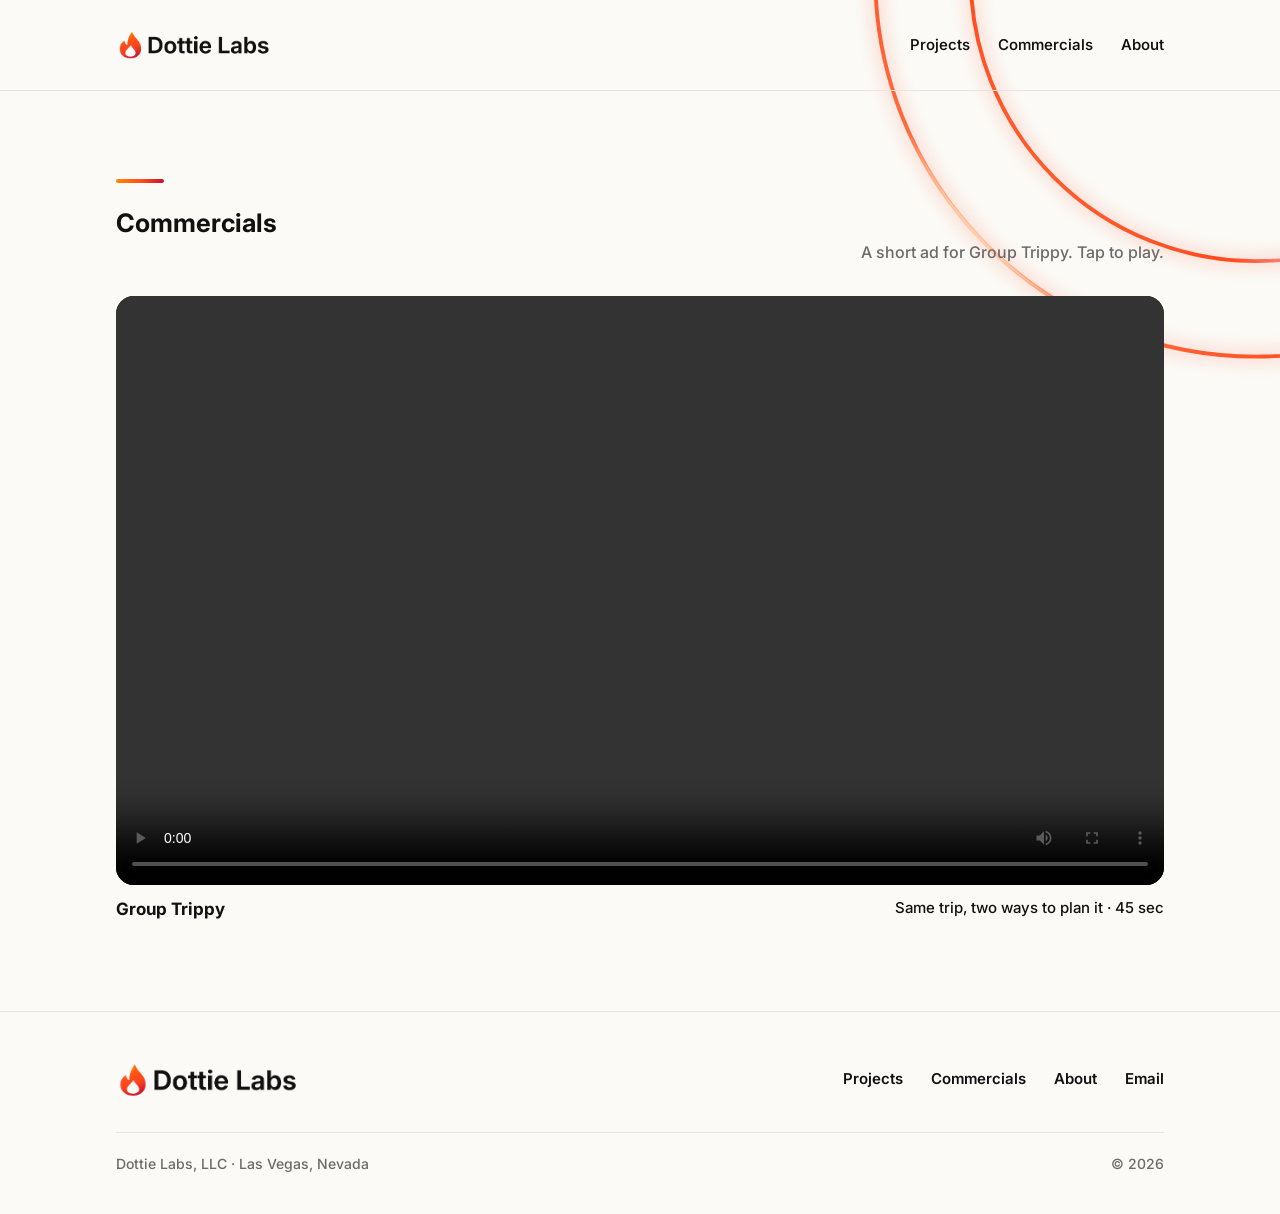
==== commercials/index.html @ 25300c2f "Add Commercials page Co-authored-by: Copilot <223556219+Copilot@users.noreply.github.com>" ====
<!doctype html>
<html lang="en">
<head>
<meta charset="utf-8">
<meta name="viewport" content="width=device-width, initial-scale=1">
<title>Commercials — Dottie Labs</title>
<meta name="description" content="Dottie Labs is the studio behind a small set of independent projects, founded by Dottie Wang in Las Vegas.">
<link rel="icon" type="image/png" sizes="32x32" href="../assets/favicon-32.png">
<link rel="icon" type="image/png" sizes="192x192" href="../assets/favicon-192.png">
<link rel="apple-touch-icon" href="../assets/apple-touch-icon.png">
<link rel="manifest" href="../site.webmanifest">
<meta property="og:type" content="website">
<meta property="og:site_name" content="Dottie Labs">
<meta property="og:title" content="Dottie Labs — a small studio, several projects">
<meta property="og:description" content="Independent products and sites from Dottie Labs, founded by Dottie Wang in Las Vegas.">
<meta property="og:image" content="../assets/og-image.png">
<meta property="og:image:width" content="1200">
<meta property="og:image:height" content="630">
<meta property="og:image:alt" content="Dottie Labs logo with the line: A small studio, several projects.">
<meta name="twitter:card" content="summary_large_image">
<script type="application/ld+json">{"@context":"https://schema.org","@type":"Organization","name":"Dottie Labs, LLC","url":"https://dottielabs.com/","logo":"../assets/dottie-labs-logo-lockup.png","founder":{"@type":"Person","name":"Dottie Wang"},"email":"dottie@dottielabs.com","address":{"@type":"PostalAddress","addressLocality":"Las Vegas","addressRegion":"NV","addressCountry":"US"}}</script>
<meta name="theme-color" content="#FBFAF7">
<link rel="preconnect" href="https://fonts.googleapis.com">
<link rel="preconnect" href="https://fonts.gstatic.com" crossorigin>
<link rel="stylesheet" href="https://fonts.googleapis.com/css2?family=Inter:wght@400..800&family=Young+Serif&family=Atkinson+Hyperlegible:wght@400;700&family=Fraunces:opsz,wght@9..144,600&family=Manrope:wght@400;500;600&family=JetBrains+Mono:wght@500&display=swap">
<link rel="stylesheet" href="../styles.css">
</head>
<body>
<a class="skip" href="#watch">Skip to commercials</a>
<div class="page">
  <img class="rings" src="../assets/rings.svg" alt="" aria-hidden="true">
  <header class="site-header">
    <div class="wrap">
      <a class="logo" href="../index.html" aria-label="Dottie Labs home">
        <img src="../assets/dottie-labs-logo-lockup-transparent.png" width="157" height="34" alt="Dottie Labs">
      </a>
      <nav class="nav" aria-label="Primary">
        <a href="../index.html#projects">Projects</a>
        <a href="index.html">Commercials</a>
        <a href="../index.html#about">About</a>
      </nav>
    </div>
  </header>
<main id="main">
  <section class="section" id="watch">
    <div class="wrap">
      <div class="section-head">
        <div>
          <div class="rule rule--sm" aria-hidden="true"></div>
          <h1>Commercials</h1>
        </div>
        <p class="section-note">A short ad for Group Trippy. Tap to play.</p>
      </div>
      <figure class="reel">
        <video controls playsinline preload="metadata" src="../assets/video/grouptrippy-paris.mp4#t=0.5"></video>
        <figcaption><strong>Group Trippy</strong><span>Same trip, two ways to plan it · 45 sec</span></figcaption>
      </figure>
    </div>
  </section>
</main>
  <footer class="site-footer">
    <div class="wrap">
      <div class="foot-top">
        <img src="../assets/dottie-labs-logo-lockup-transparent.png" width="185" height="40" alt="Dottie Labs">
        <nav class="foot-nav" aria-label="Footer">
          <a href="../index.html#projects">Projects</a>
          <a href="index.html">Commercials</a>
          <a href="../index.html#about">About</a>
          <a href="mailto:dottie@dottielabs.com">Email</a>
        </nav>
      </div>
      <div class="foot-bottom">
        <span>Dottie Labs, LLC · Las Vegas, Nevada</span>
        <span>© 2026</span>
      </div>
    </div>
  </footer>
</div>
</body>
</html>
---- styles.css ----
/* Dottie Labs — dottielabs.com */
:root {
  --bg: #FBFAF7;
  --ink: #111111;
  --muted: #6B6B6B;
  --line: #E9E5DC;
  --card: #FFFFFF;
  --fire: linear-gradient(90deg, #FF8A00 0%, #FF4A1C 55%, #C8102E 100%);
  --focus: #FF4A1C;
  --max: 1160px;
  --pad: clamp(20px, 5vw, 56px);
}
*, *::before, *::after { box-sizing: border-box; }
html { -webkit-text-size-adjust: 100%; }
body {
  margin: 0;
  background: var(--bg);
  color: var(--ink);
  font-family: "Inter", system-ui, -apple-system, "Segoe UI", sans-serif;
  font-weight: 500;
  font-size: 17px;
  line-height: 1.5;
  -webkit-font-smoothing: antialiased;
}
img { display: block; max-width: 100%; }
a { color: var(--ink); text-decoration-color: rgba(17,17,17,.3); text-underline-offset: 3px; }
a:hover { color: #C8102E; text-decoration-color: currentColor; }
:focus-visible { outline: 3px solid var(--focus); outline-offset: 3px; border-radius: 6px; }

.skip { position: absolute; left: -9999px; top: 12px; background: var(--ink); color: #fff; padding: 10px 16px; border-radius: 8px; z-index: 10; }
.skip:focus { left: 12px; color: #fff; }

.wrap { max-width: var(--max); margin: 0 auto; padding: 0 var(--pad); }

/* Rings (decoration only) */
.page { position: relative; overflow-x: clip; }
.rings { position: absolute; top: 0; right: 0; width: clamp(220px, 34vw, 460px); pointer-events: none; z-index: 0; }

/* Header */
.site-header { position: relative; z-index: 1; }
.site-header .wrap { display: flex; align-items: center; justify-content: space-between; gap: 24px; padding-top: 28px; padding-bottom: 28px; }
.logo img { height: 34px; width: auto; }
.nav { display: flex; gap: 28px; }
.nav a { font-size: 15px; font-weight: 550; text-decoration: none; color: var(--ink); }
.nav a:hover { color: #C8102E; }

/* Rule */
.rule { width: 72px; height: 5px; border-radius: 3px; background: var(--fire); margin: 0 0 28px; }
.rule--sm { width: 48px; height: 4px; margin-bottom: 18px; }

/* Hero */
.hero { position: relative; z-index: 1; padding: clamp(64px, 11vw, 140px) 0 clamp(56px, 8vw, 104px); }
.hero h1 { margin: 0; font-weight: 750; font-size: clamp(42px, 7.2vw, 88px); line-height: 1.04; letter-spacing: -0.035em; max-width: 14ch; text-wrap: balance; }
.hero h1 span { display: block; }
.grad { background: var(--fire); -webkit-background-clip: text; background-clip: text; color: transparent; padding-bottom: .08em; }
.hero .lede { margin: 28px 0 0; font-size: clamp(19px, 2.2vw, 26px); color: var(--muted); font-weight: 500; letter-spacing: -0.01em; }

/* Sections */
.section { position: relative; z-index: 1; padding: clamp(48px, 7vw, 88px) 0; border-top: 1px solid var(--line); }
.section h2 { margin: 0 0 32px; font-weight: 750; font-size: clamp(28px, 3.4vw, 40px); letter-spacing: -0.025em; line-height: 1.1; }

/* Hero extras */
.eyebrow { margin: 0 0 22px; font-size: 13px; font-weight: 600; letter-spacing: .12em; text-transform: uppercase; color: var(--muted); }
.jump { margin-top: clamp(48px, 7vw, 80px); padding-top: 22px; border-top: 1px solid var(--line); max-width: 920px; }
.jump-label { margin: 0 0 14px; font-size: 13px; font-weight: 600; letter-spacing: .12em; text-transform: uppercase; color: var(--muted); }
.jump ol { list-style: none; margin: 0; padding: 0; display: flex; flex-wrap: wrap; gap: 10px; }
.jump a { display: inline-flex; align-items: center; gap: 10px; padding: 9px 16px 9px 12px; border: 1px solid var(--line); border-radius: 999px; background: rgba(255,255,255,.7); font-size: 15px; font-weight: 600; text-decoration: none; color: var(--ink); transition: border-color .15s, color .15s; }
.jump a:hover { border-color: #F4B9A6; color: #C8102E; }
.jump .num { font-size: 12px; font-weight: 700; color: #C8102E; font-variant-numeric: tabular-nums; }

/* Section head */
.section-head { display: flex; flex-wrap: wrap; align-items: flex-end; justify-content: space-between; gap: 8px 32px; margin-bottom: 32px; }
.section-head h2 { margin-bottom: 0; }
.section-note { margin: 0; color: var(--muted); font-size: 16px; }

/* Project cards */
.cards { list-style: none; margin: 0; padding: 0; display: grid; gap: 20px; grid-template-columns: repeat(auto-fill, minmax(min(100%, 480px), 1fr)); }
.card {
  position: relative; height: 100%;
  display: grid; grid-template-columns: minmax(0, 1fr) auto; gap: 24px; align-items: center;
  padding: 30px; background-color: var(--c-bg, var(--card)); background-image: var(--c-glow, none); color: var(--c-ink, var(--ink)); border: 1px solid var(--c-line, var(--line)); border-radius: 18px; font-family: var(--c-body, inherit);
  transition: border-color .15s, box-shadow .15s;
}
.card::before { content: ""; position: absolute; left: 0; right: 0; top: 0; height: 3px; border-radius: 18px 18px 0 0; background: var(--c-bar, var(--fire)); opacity: 0; transition: opacity .15s; }
.card:hover::before, .card:focus-within::before { opacity: 1; }
.card-body { display: flex; flex-direction: column; height: 100%; }
.card .meta { margin: 0 0 18px; display: flex; align-items: center; gap: 12px; }
.card .num { font-size: 15px; font-weight: 750; font-variant-numeric: tabular-nums; }
.card .tag { font-size: 12px; font-weight: 600; letter-spacing: .08em; text-transform: uppercase; color: var(--c-muted, var(--muted)); padding: 4px 10px; border-radius: 999px; background: var(--c-tag, #F4F1EA); }
.card-foot { margin-top: auto; padding-top: 20px; display: flex; flex-wrap: wrap; align-items: center; gap: 10px 14px; }
.qr-tile { margin: 0; padding: 12px 12px 8px; background: #fff; border: 1px solid var(--c-qr-line, var(--line)); border-radius: 14px; display: flex; flex-direction: column; align-items: center; gap: 6px; }
.qr-tile figcaption { display: flex; flex-direction: column; align-items: center; gap: 1px; text-align: center; max-width: 136px; }
.qr-tile figcaption span:first-child { font-size: 11px; font-weight: 600; letter-spacing: .14em; text-transform: uppercase; color: var(--muted); }
.qr-tile .qr-url { font-size: 12px; font-weight: 600; color: var(--ink); word-break: break-all; line-height: 1.3; }

.card:hover { border-color: var(--c-hover-line, #F4B9A6); box-shadow: 0 14px 34px -18px var(--c-shadow, rgba(200,16,46,.35)); }
.card:focus-within { border-color: var(--focus); }
.card h3 { margin: 0; font-family: var(--c-head, inherit); font-size: var(--c-head-size, 26px); font-weight: var(--c-head-weight, 750); letter-spacing: var(--c-head-track, -0.02em); line-height: 1.25; color: var(--c-head-ink, inherit); }
.card .desc { margin: 8px 0 0; color: var(--c-muted, var(--muted)); font-size: 16px; line-height: 1.45; text-wrap: pretty; }
.card .visit {
  display: inline-flex; align-items: center; gap: 8px;
  padding: 10px 18px; border-radius: var(--c-btn-radius, 999px); background: var(--c-btn, var(--ink)); color: var(--c-btn-ink, #fff);
  font-size: 15px; font-weight: 600; text-decoration: none;
}
.card .visit::after { content: ""; position: absolute; inset: 0; border-radius: 18px; } /* whole card clickable */
.card .visit:focus-visible { outline-offset: 4px; }
.card:hover .visit { background: var(--c-btn-hover, #C8102E); color: var(--c-btn-hover-ink, #fff); }

/* Per-project identity — colors and fonts taken from each project's live site */
.card .mark { position: relative; flex: none; width: 44px; height: 44px; border-radius: 12px; overflow: hidden; display: grid; place-items: center; background: var(--c-mark-bg, var(--ink)); color: var(--c-mark-ink, #fff); font-family: var(--c-head, inherit); font-size: 18px; font-weight: 700; line-height: 1; box-shadow: 0 6px 16px -8px rgba(0,0,0,.45); }
.card .mark img { position: absolute; inset: 0; width: 100%; height: 100%; object-fit: cover; background: var(--c-mark-bg, #fff); }
.cards > li[id] .num { background: none; color: var(--c-accent); -webkit-text-fill-color: var(--c-accent); }

#get-recd-lv { --c-bg: #05070D; --c-glow: radial-gradient(120% 90% at 100% 0%, rgba(29,78,216,.42), transparent 60%); --c-ink: #fff; --c-muted: #AEB6C6; --c-line: #05070D; --c-qr-line: transparent; --c-tag: rgba(255,255,255,.08); --c-accent: #7D97FF; --c-bar: #1D4ED8; --c-btn: #1D4ED8; --c-btn-hover: #3263F5; --c-hover-line: #1D4ED8; --c-shadow: rgba(29,78,216,.6); --c-mark-bg: #1D4ED8; }

#say-it-with-a-bloom { --c-bg: #FEF3F0; --c-glow: radial-gradient(110% 90% at 100% 0%, rgba(246,176,196,.45), transparent 60%); --c-ink: #3B2418; --c-muted: #7A5A48; --c-line: #F6DCD3; --c-qr-line: #F6DCD3; --c-tag: rgba(255,255,255,.7); --c-accent: #9B603F; --c-bar: #9B603F; --c-btn: #9B603F; --c-btn-hover: #7E4C30; --c-hover-line: #E8BBA8; --c-shadow: rgba(155,96,63,.35); --c-mark-bg: #fff; --c-head: Georgia, "Times New Roman", serif; --c-head-weight: 400; --c-head-track: -0.01em; --c-head-size: 29px; }
#say-it-with-a-bloom .mark { font-size: 24px; border-radius: 50%; box-shadow: 0 0 0 1px #F6DCD3, 0 6px 16px -8px rgba(155,96,63,.5); }
#say-it-with-a-bloom h3 { font-style: italic; }

#just-in-case-im-dead { --c-bg: #0A0803; --c-glow: radial-gradient(110% 90% at 100% 0%, rgba(218,165,32,.42), transparent 60%), radial-gradient(70% 70% at 0% 100%, rgba(240,200,90,.14), transparent 60%); --c-ink: #fff; --c-head-ink: #DAA520; --c-muted: #B5AE9C; --c-line: #000; --c-qr-line: transparent; --c-tag: rgba(218,165,32,.14); --c-accent: #DAA520; --c-bar: #DAA520; --c-btn: #DAA520; --c-btn-ink: #000; --c-btn-hover: #F0BC33; --c-btn-hover-ink: #000; --c-hover-line: #DAA520; --c-shadow: rgba(218,165,32,.45); --c-mark-bg: #DAA520; --c-mark-ink: #000; --c-body: Arial, Helvetica, sans-serif; --c-head: Arial, Helvetica, sans-serif; --c-head-weight: 700; --c-head-track: -0.01em; }
#just-in-case-im-dead .tag { color: #F0C75A; }
#just-in-case-im-dead h3 { background: linear-gradient(90deg, #F7DC8A, #DAA520 55%, #B8860B); -webkit-background-clip: text; background-clip: text; color: transparent; }
#just-in-case-im-dead .visit { background: linear-gradient(90deg, #F2CE62, #DAA520 60%, #B8860B); }
#just-in-case-im-dead .card:hover .visit { background: linear-gradient(90deg, #FAD978, #E8B22E 60%, #C99411); }
#just-in-case-im-dead .mark { background: linear-gradient(135deg, #F7DC8A, #DAA520 60%, #B8860B); }
#just-in-case-im-dead .card { box-shadow: inset 0 0 0 1px rgba(218,165,32,.28); }

#young-roth-club { --c-bg: #FBF6EC; --c-glow: radial-gradient(110% 90% at 100% 0%, rgba(255,210,63,.38), transparent 60%); --c-ink: #1F2A22; --c-head-ink: #1F5A38; --c-muted: #4F5D52; --c-line: #EADFC8; --c-qr-line: #EADFC8; --c-tag: rgba(31,90,56,.08); --c-accent: #1F5A38; --c-bar: #FFD23F; --c-btn: #FFD23F; --c-btn-ink: #1F5A38; --c-btn-hover: #1F5A38; --c-btn-hover-ink: #FFD23F; --c-hover-line: #FFD23F; --c-shadow: rgba(31,90,56,.35); --c-mark-bg: #111; --c-mark-ink: #FFD23F; --c-head: "Young Serif", Georgia, serif; --c-head-weight: 400; --c-head-track: -0.01em; --c-head-size: 28px; --c-body: "Atkinson Hyperlegible", system-ui, sans-serif; }
#young-roth-club .tag { color: #1F5A38; }
#young-roth-club .visit { font-weight: 700; box-shadow: inset 0 0 0 1.5px #1F5A38; }

#readingtheroom4u { --c-bg: #17130F; --c-glow: radial-gradient(100% 80% at 0% 0%, rgba(143,47,28,.4), transparent 60%); --c-ink: #F3E7D3; --c-head-ink: #F3E7D3; --c-muted: #C2B39C; --c-line: #3A2E22; --c-qr-line: transparent; --c-tag: rgba(207,154,63,.14); --c-accent: #CF9A3F; --c-bar: #8F2F1C; --c-btn: #8F2F1C; --c-btn-hover: #A93A23; --c-btn-radius: 6px; --c-hover-line: #CF9A3F; --c-shadow: rgba(207,154,63,.35); --c-mark-bg: #8F2F1C; --c-mark-ink: #F3E7D3; --c-head: "Fraunces", Georgia, serif; --c-head-weight: 600; --c-head-track: -0.015em; --c-head-size: 28px; --c-body: "Manrope", system-ui, sans-serif; }
#readingtheroom4u .card { outline: 1px dashed #5A4632; outline-offset: -10px; }
#readingtheroom4u .tag { color: #CF9A3F; border-radius: 4px; }
#readingtheroom4u .mark { font-size: 15px; border-radius: 8px; }

#p1meetsp2 { --c-bg: #0B0D12; --c-glow: radial-gradient(80% 90% at 0% 0%, rgba(40,170,230,.26), transparent 60%), radial-gradient(70% 80% at 100% 100%, rgba(207,164,63,.2), transparent 60%); --c-ink: #F2F4F8; --c-muted: #A3A9B8; --c-line: #0B0D12; --c-qr-line: transparent; --c-tag: transparent; --c-accent: #35C6F4; --c-bar: linear-gradient(90deg, #2AA9F0, #8B5CF6, #E8C468); --c-btn: linear-gradient(90deg, #0A7BD8, #7B2FD6); --c-btn-hover: linear-gradient(90deg, #1A8CF0, #8C42EA); --c-hover-line: #35C6F4; --c-shadow: rgba(53,198,244,.45); --c-mark-bg: transparent; --c-head-weight: 800; --c-head-track: -0.035em; --c-head-size: 30px; }
#p1meetsp2 .tag { font-family: "JetBrains Mono", ui-monospace, monospace; font-weight: 500; letter-spacing: .16em; color: #35C6F4; padding: 3px 0; }
#p1meetsp2 .num { font-family: "JetBrains Mono", ui-monospace, monospace; font-weight: 500; }
#p1meetsp2 .mark { box-shadow: none; overflow: visible; }
#p1meetsp2 .mark i { position: absolute; top: 11px; width: 22px; height: 22px; border-radius: 50%; }
#p1meetsp2 .mark i:first-child { left: 2px; background: linear-gradient(135deg, #2AA9F0, #0A6FD0); }
#p1meetsp2 .mark i:last-child { left: 16px; background: radial-gradient(circle at 35% 35%, #FFE08A, #E8A92A 70%); }
#p1meetsp2 h3 .p2 { background: linear-gradient(90deg, #2AA9F0, #8B5CF6 55%, #E8C468); -webkit-background-clip: text; background-clip: text; color: transparent; }
#p1meetsp2 .visit { font-weight: 700; }

#group-trippy { --c-bg: #F9FAFB; --c-glow: radial-gradient(110% 90% at 100% 0%, rgba(79,70,229,.12), transparent 60%); --c-ink: #1F2937; --c-head-ink: #4338CA; --c-muted: #4B5563; --c-line: #D1D5DB; --c-qr-line: #E5E7EB; --c-tag: #EEF2FF; --c-accent: #4338CA; --c-bar: #4F46E5; --c-btn: #4F46E5; --c-btn-ink: #fff; --c-btn-hover: #4338CA; --c-btn-hover-ink: #fff; --c-hover-line: #4F46E5; --c-shadow: rgba(79,70,229,.35); --c-mark-bg: #4F46E5; --c-mark-ink: #fff; --c-head: ui-sans-serif, system-ui, -apple-system, "Segoe UI", sans-serif; --c-head-weight: 700; --c-head-size: 28px; --c-body: ui-sans-serif, system-ui, -apple-system, "Segoe UI", sans-serif; }
.card .qr { width: 136px; height: 136px; border-radius: 4px; }
@media (max-width: 440px) {
  .card { grid-template-columns: 1fr; }
  .qr-tile { grid-row: 1; justify-self: start; }
  .card .qr { width: 156px; height: 156px; }
}

/* About */
.about-grid { display: grid; grid-template-columns: minmax(0, 1.4fr) minmax(0, 1fr); gap: 40px 72px; align-items: end; }
@media (max-width: 820px) { .about-grid { grid-template-columns: 1fr; } }
.facts { margin: 0; display: grid; gap: 0; border-top: 1px solid var(--line); }
.facts div { display: grid; grid-template-columns: 110px 1fr; gap: 16px; padding: 14px 0; border-bottom: 1px solid var(--line); }
.facts dt { font-size: 13px; font-weight: 600; letter-spacing: .1em; text-transform: uppercase; color: var(--muted); padding-top: 2px; }
.facts dd { margin: 0; font-size: 16px; }
.about .statement { margin: 0; font-size: clamp(20px, 2.4vw, 28px); line-height: 1.4; max-width: 26ch; font-weight: 600; letter-spacing: -0.015em; text-wrap: pretty; }

/* Footer */
.site-footer { border-top: 1px solid var(--line); }
.site-footer { position: relative; z-index: 1; }
.site-footer .wrap { padding-top: 48px; padding-bottom: 40px; }
.foot-top { display: flex; flex-wrap: wrap; align-items: center; justify-content: space-between; gap: 24px; padding-bottom: 32px; }
.foot-top img { height: 40px; width: auto; }
.foot-nav { display: flex; flex-wrap: wrap; gap: 12px 28px; }
.foot-nav a { font-size: 15px; font-weight: 600; text-decoration: none; color: var(--ink); }
.foot-nav a:hover { color: #C8102E; }
.foot-bottom { display: flex; flex-wrap: wrap; justify-content: space-between; gap: 8px 24px; padding-top: 20px; border-top: 1px solid var(--line); font-size: 14px; color: var(--muted); }

@media (prefers-reduced-motion: reduce) { * { transition: none !important; } }

/* ---------- QR sheet (/qrs) ---------- */
.sheet { max-width: 8.5in; margin: 32px auto; padding: 0.6in; background: #fff; border: 1px solid var(--line); border-radius: 12px; }
.sheet-head { display: flex; align-items: center; justify-content: space-between; gap: 16px; padding-bottom: 0.25in; border-bottom: 1px solid var(--line); }
.sheet-head img { height: 0.42in; width: auto; }
.sheet-head span { font-size: 12px; color: var(--muted); }
.qr-grid { list-style: none; margin: 0.35in 0 0; padding: 0; display: grid; grid-template-columns: repeat(2, 1fr); gap: 0.3in 0.4in; }
.qr-grid li { display: flex; flex-direction: column; align-items: center; text-align: center; padding: 0.18in; border: 1px dashed #D9D3C7; border-radius: 10px; break-inside: avoid; }
.qr-grid img { width: 2.1in; height: 2.1in; }
.qr-grid strong { margin-top: 10px; font-size: 15px; font-weight: 700; letter-spacing: -0.01em; }
.qr-grid small { margin-top: 2px; font-size: 12px; color: var(--muted); }
.sheet-tools { max-width: 8.5in; margin: 24px auto 0; padding: 0 16px; display: flex; gap: 12px; justify-content: space-between; align-items: center; font-size: 15px; }
.sheet-tools button { font: inherit; font-weight: 600; padding: 10px 18px; border-radius: 999px; border: 0; background: var(--ink); color: #fff; cursor: pointer; }
.sheet-tools button:hover { background: #C8102E; }
@page { size: letter; margin: 0.5in; }
@media print {
  body { background: #fff; }
  .sheet-tools { display: none; }
  .sheet { margin: 0; padding: 0; border: 0; max-width: none; }
  .qr-grid { margin-top: 0.25in; gap: 0.2in 0.35in; }
  .qr-grid li { padding: 0.12in; }
  .qr-grid img { width: 1.9in; height: 1.9in; }
  * { -webkit-print-color-adjust: exact; print-color-adjust: exact; }
}

.reel { margin: 0; display: flex; flex-direction: column; gap: 12px; }
.reel video { display: block; width: 100%; aspect-ratio: 16 / 9; border-radius: 18px; background: #111; }
.reel figcaption { display: flex; flex-wrap: wrap; justify-content: space-between; gap: 4px 16px; font-size: 15px; }
.reel figcaption strong { font-size: 17px; }
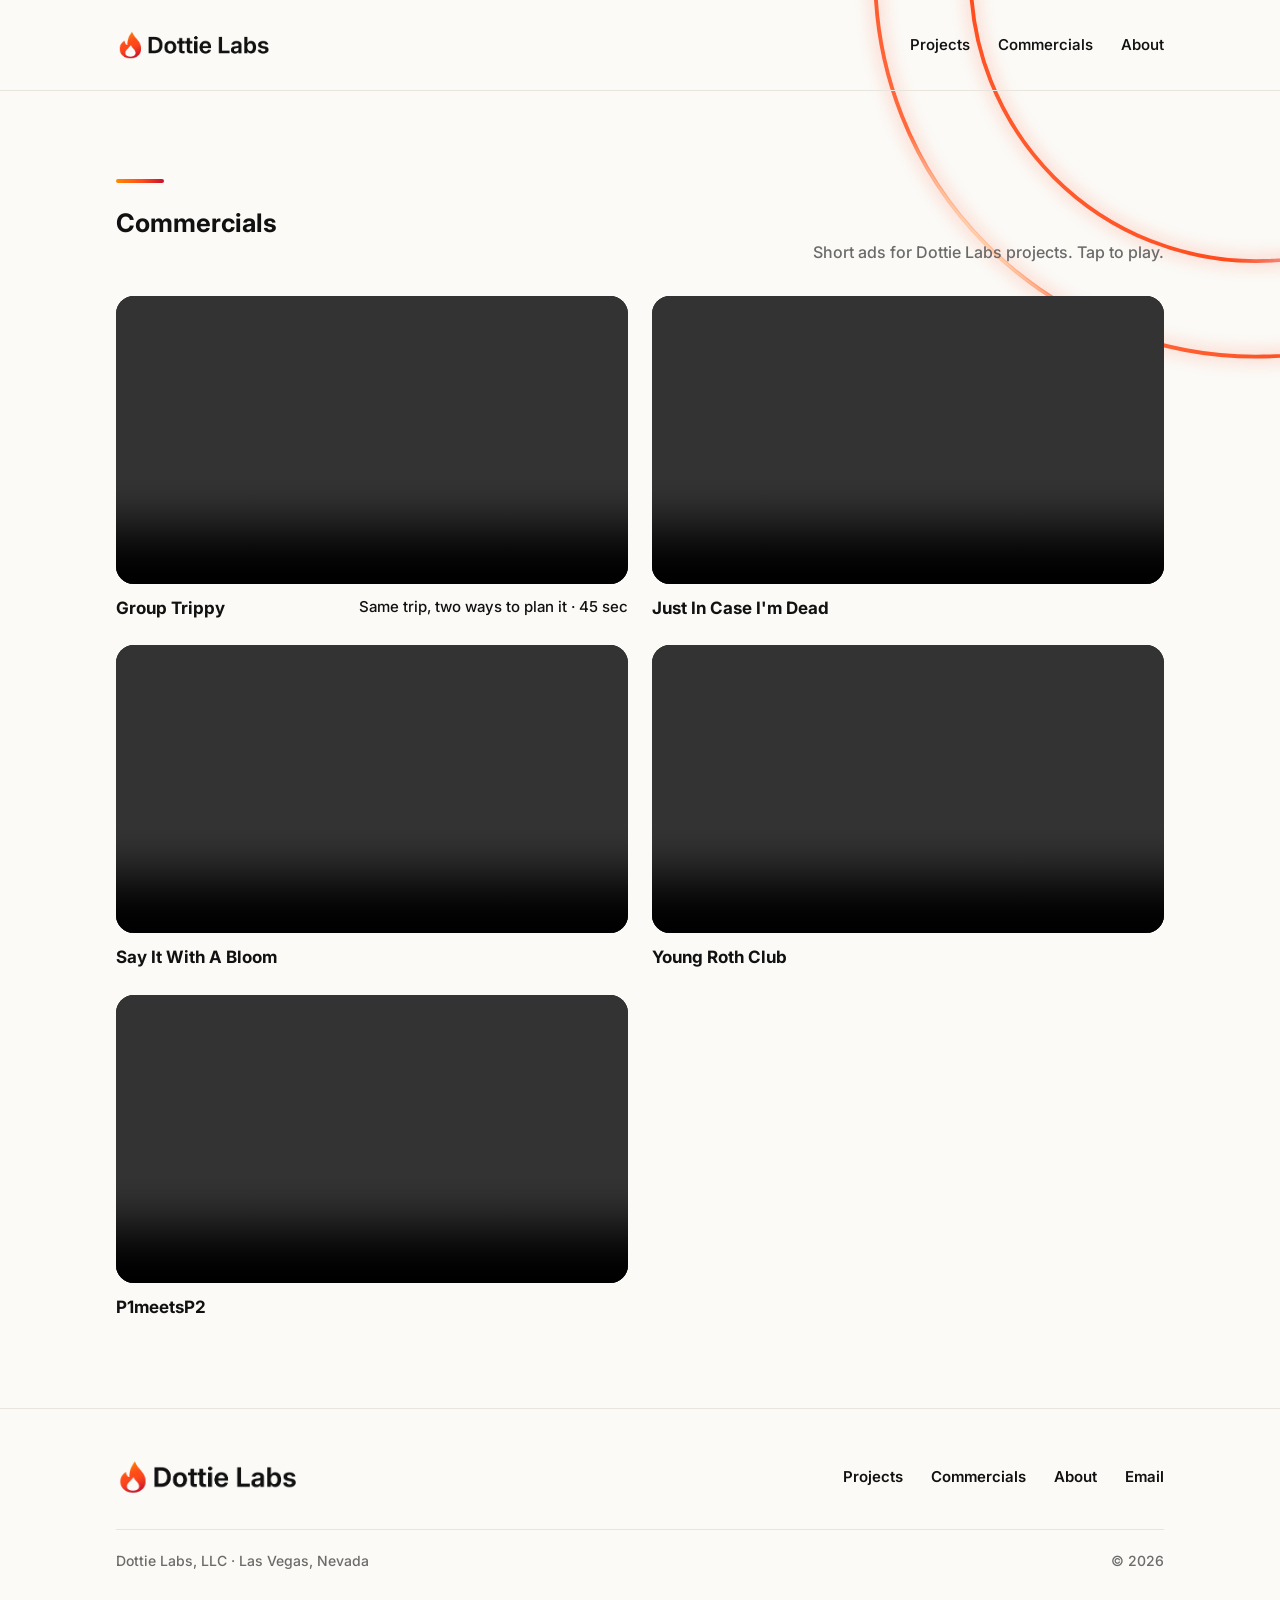
==== commit b60db360: "Add project commercials Co-authored-by: Copilot <223556219+Copilot@users.noreply.github.com>" ====
--- a/commercials/index.html
+++ b/commercials/index.html
@@ -49,12 +49,30 @@
           <div class="rule rule--sm" aria-hidden="true"></div>
           <h1>Commercials</h1>
         </div>
-        <p class="section-note">A short ad for Group Trippy. Tap to play.</p>
+        <p class="section-note">Short ads for Dottie Labs projects. Tap to play.</p>
       </div>
-      <figure class="reel">
-        <video controls playsinline preload="metadata" src="../assets/video/grouptrippy-paris.mp4#t=0.5"></video>
-        <figcaption><strong>Group Trippy</strong><span>Same trip, two ways to plan it · 45 sec</span></figcaption>
-      </figure>
+      <div class="reels">
+        <figure class="reel">
+          <video controls playsinline preload="metadata" src="../assets/video/grouptrippy-paris.mp4#t=0.5"></video>
+          <figcaption><strong>Group Trippy</strong><span>Same trip, two ways to plan it · 45 sec</span></figcaption>
+        </figure>
+        <figure class="reel">
+          <video controls playsinline preload="metadata" src="../assets/video/just-in-case-im-dead.mp4#t=0.5"></video>
+          <figcaption><strong>Just In Case I'm Dead</strong></figcaption>
+        </figure>
+        <figure class="reel">
+          <video controls playsinline preload="metadata" src="../assets/video/say-it-with-a-bloom.mp4#t=0.5"></video>
+          <figcaption><strong>Say It With A Bloom</strong></figcaption>
+        </figure>
+        <figure class="reel">
+          <video controls playsinline preload="metadata" src="../assets/video/young-roth-club.mp4#t=0.5"></video>
+          <figcaption><strong>Young Roth Club</strong></figcaption>
+        </figure>
+        <figure class="reel">
+          <video controls playsinline preload="metadata" src="../assets/video/p1meetsp2.mp4#t=0.5"></video>
+          <figcaption><strong>P1meetsP2</strong></figcaption>
+        </figure>
+      </div>
     </div>
   </section>
 </main>
--- a/styles.css
+++ b/styles.css
@@ -38,9 +38,10 @@
 
 /* Header */
 .site-header { position: relative; z-index: 1; }
-.site-header .wrap { display: flex; align-items: center; justify-content: space-between; gap: 24px; padding-top: 28px; padding-bottom: 28px; }
+.site-header .wrap { display: flex; flex-wrap: wrap; align-items: center; justify-content: space-between; gap: 12px 24px; padding-top: 28px; padding-bottom: 28px; }
+.site-header .logo { flex: none; }
 .logo img { height: 34px; width: auto; }
-.nav { display: flex; gap: 28px; }
+.nav { display: flex; flex-wrap: wrap; gap: 12px 28px; }
 .nav a { font-size: 15px; font-weight: 550; text-decoration: none; color: var(--ink); }
 .nav a:hover { color: #C8102E; }
 
@@ -198,6 +199,7 @@
   * { -webkit-print-color-adjust: exact; print-color-adjust: exact; }
 }
 
+.reels { display: grid; grid-template-columns: repeat(auto-fit, minmax(min(100%, 400px), 1fr)); gap: 24px; }
 .reel { margin: 0; display: flex; flex-direction: column; gap: 12px; }
 .reel video { display: block; width: 100%; aspect-ratio: 16 / 9; border-radius: 18px; background: #111; }
 .reel figcaption { display: flex; flex-wrap: wrap; justify-content: space-between; gap: 4px 16px; font-size: 15px; }
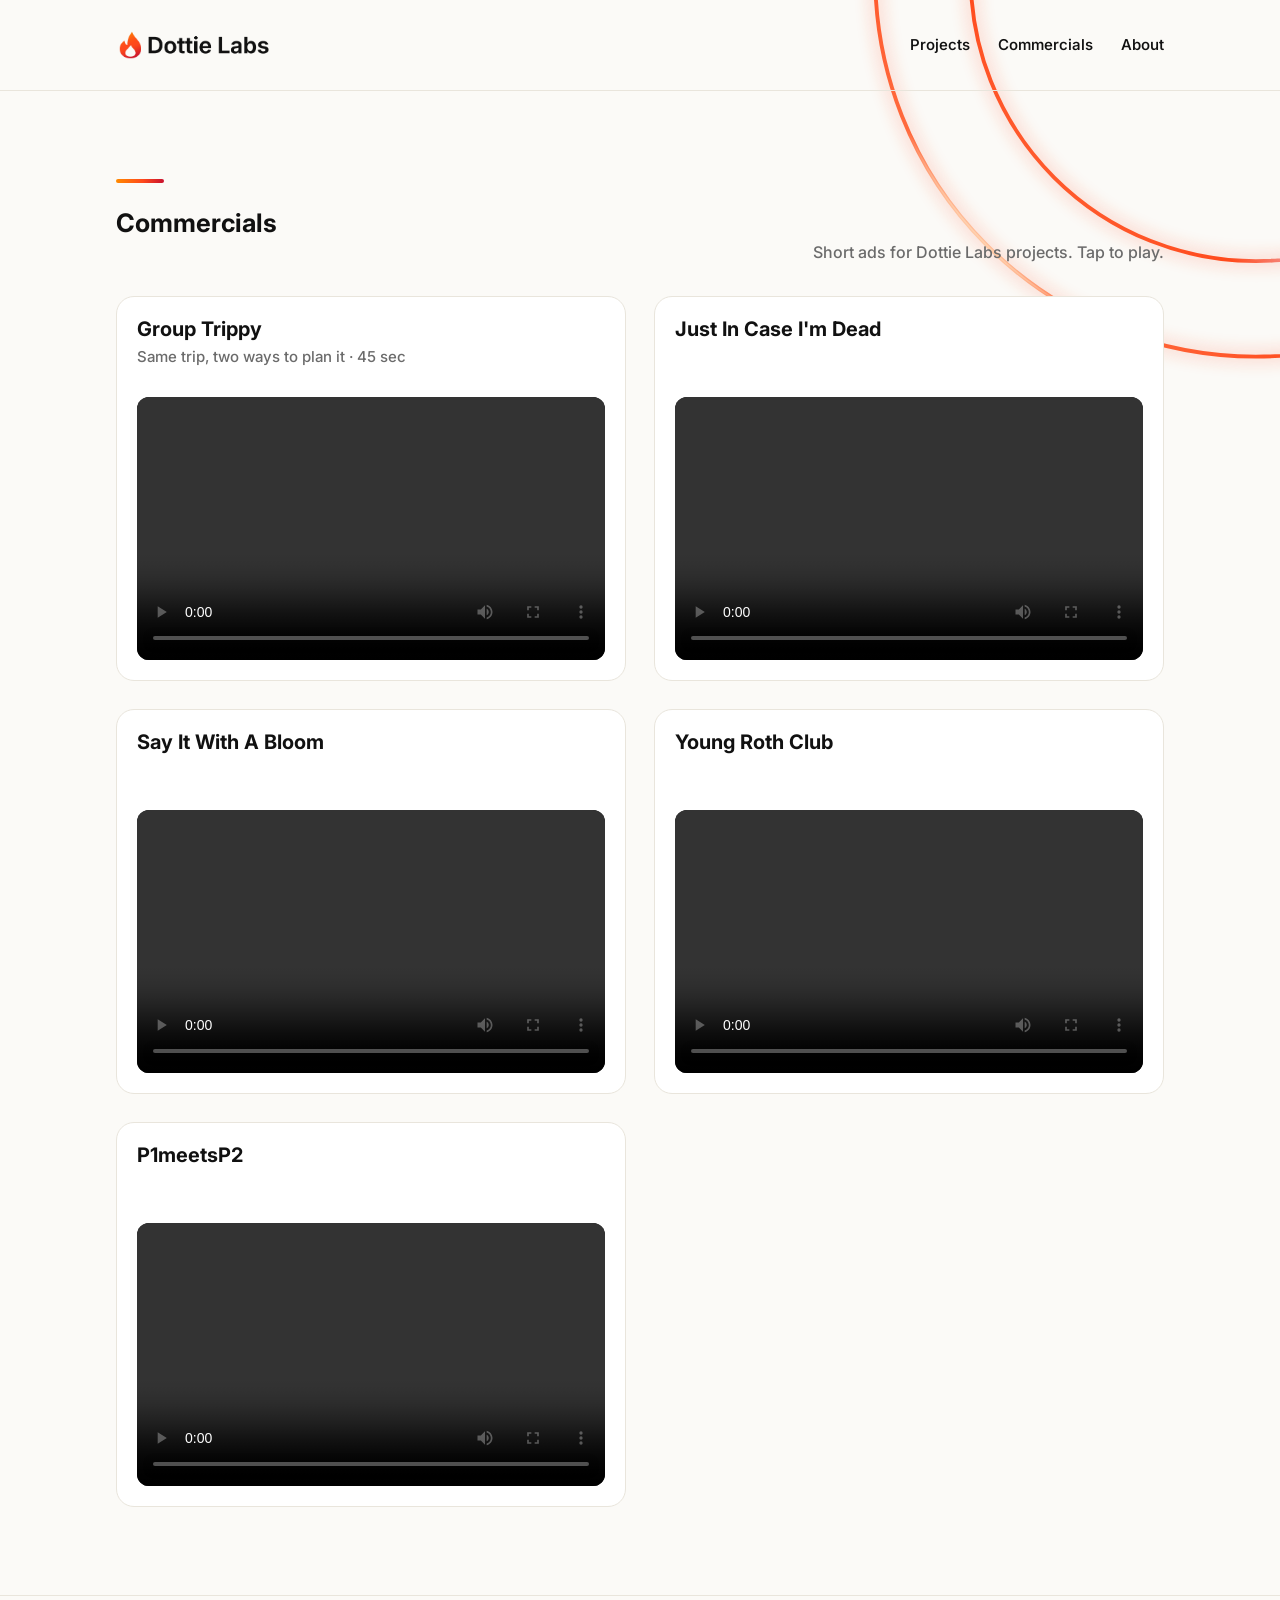
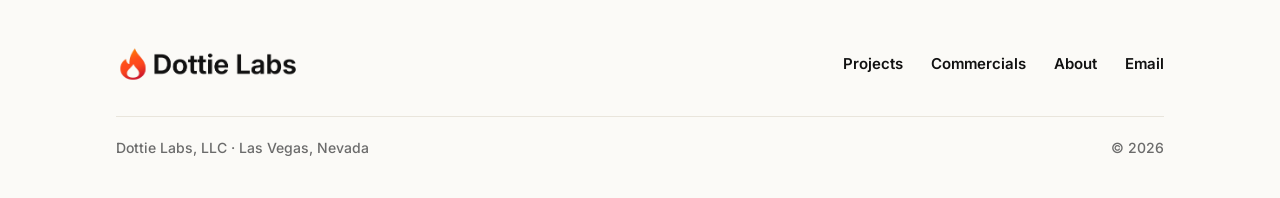
==== commit d1d862f1: "Improve commercial video grid Co-authored-by: Copilot <223556219+Copilot@users.noreply.github.com>" ====
--- a/commercials/index.html
+++ b/commercials/index.html
@@ -53,24 +53,24 @@
       </div>
       <div class="reels">
         <figure class="reel">
+          <figcaption><strong>Group Trippy</strong><span>Same trip, two ways to plan it · 45 sec</span></figcaption>
           <video controls playsinline preload="metadata" src="../assets/video/grouptrippy-paris.mp4#t=0.5"></video>
-          <figcaption><strong>Group Trippy</strong><span>Same trip, two ways to plan it · 45 sec</span></figcaption>
         </figure>
         <figure class="reel">
+          <figcaption><strong>Just In Case I'm Dead</strong></figcaption>
           <video controls playsinline preload="metadata" src="../assets/video/just-in-case-im-dead.mp4#t=0.5"></video>
-          <figcaption><strong>Just In Case I'm Dead</strong></figcaption>
         </figure>
         <figure class="reel">
+          <figcaption><strong>Say It With A Bloom</strong></figcaption>
           <video controls playsinline preload="metadata" src="../assets/video/say-it-with-a-bloom.mp4#t=0.5"></video>
-          <figcaption><strong>Say It With A Bloom</strong></figcaption>
         </figure>
         <figure class="reel">
+          <figcaption><strong>Young Roth Club</strong></figcaption>
           <video controls playsinline preload="metadata" src="../assets/video/young-roth-club.mp4#t=0.5"></video>
-          <figcaption><strong>Young Roth Club</strong></figcaption>
         </figure>
         <figure class="reel">
+          <figcaption><strong>P1meetsP2</strong></figcaption>
           <video controls playsinline preload="metadata" src="../assets/video/p1meetsp2.mp4#t=0.5"></video>
-          <figcaption><strong>P1meetsP2</strong></figcaption>
         </figure>
       </div>
     </div>
--- a/styles.css
+++ b/styles.css
@@ -199,8 +199,8 @@
   * { -webkit-print-color-adjust: exact; print-color-adjust: exact; }
 }
 
-.reels { display: grid; grid-template-columns: repeat(auto-fit, minmax(min(100%, 400px), 1fr)); gap: 24px; }
-.reel { margin: 0; display: flex; flex-direction: column; gap: 12px; }
-.reel video { display: block; width: 100%; aspect-ratio: 16 / 9; border-radius: 18px; background: #111; }
-.reel figcaption { display: flex; flex-wrap: wrap; justify-content: space-between; gap: 4px 16px; font-size: 15px; }
-.reel figcaption strong { font-size: 17px; }
+.reels { display: grid; grid-template-columns: repeat(auto-fit, minmax(min(100%, 400px), 1fr)); gap: 28px; }
+.reel { margin: 0; padding: 20px; display: flex; flex-direction: column; gap: 16px; background: var(--card); border: 1px solid var(--line); border-radius: 18px; }
+.reel video { display: block; width: 100%; aspect-ratio: 16 / 9; border-radius: 12px; background: #111; }
+.reel figcaption { min-height: 64px; display: flex; flex-direction: column; gap: 4px; font-size: 15px; color: var(--muted); }
+.reel figcaption strong { font-size: 20px; line-height: 1.25; color: var(--ink); }
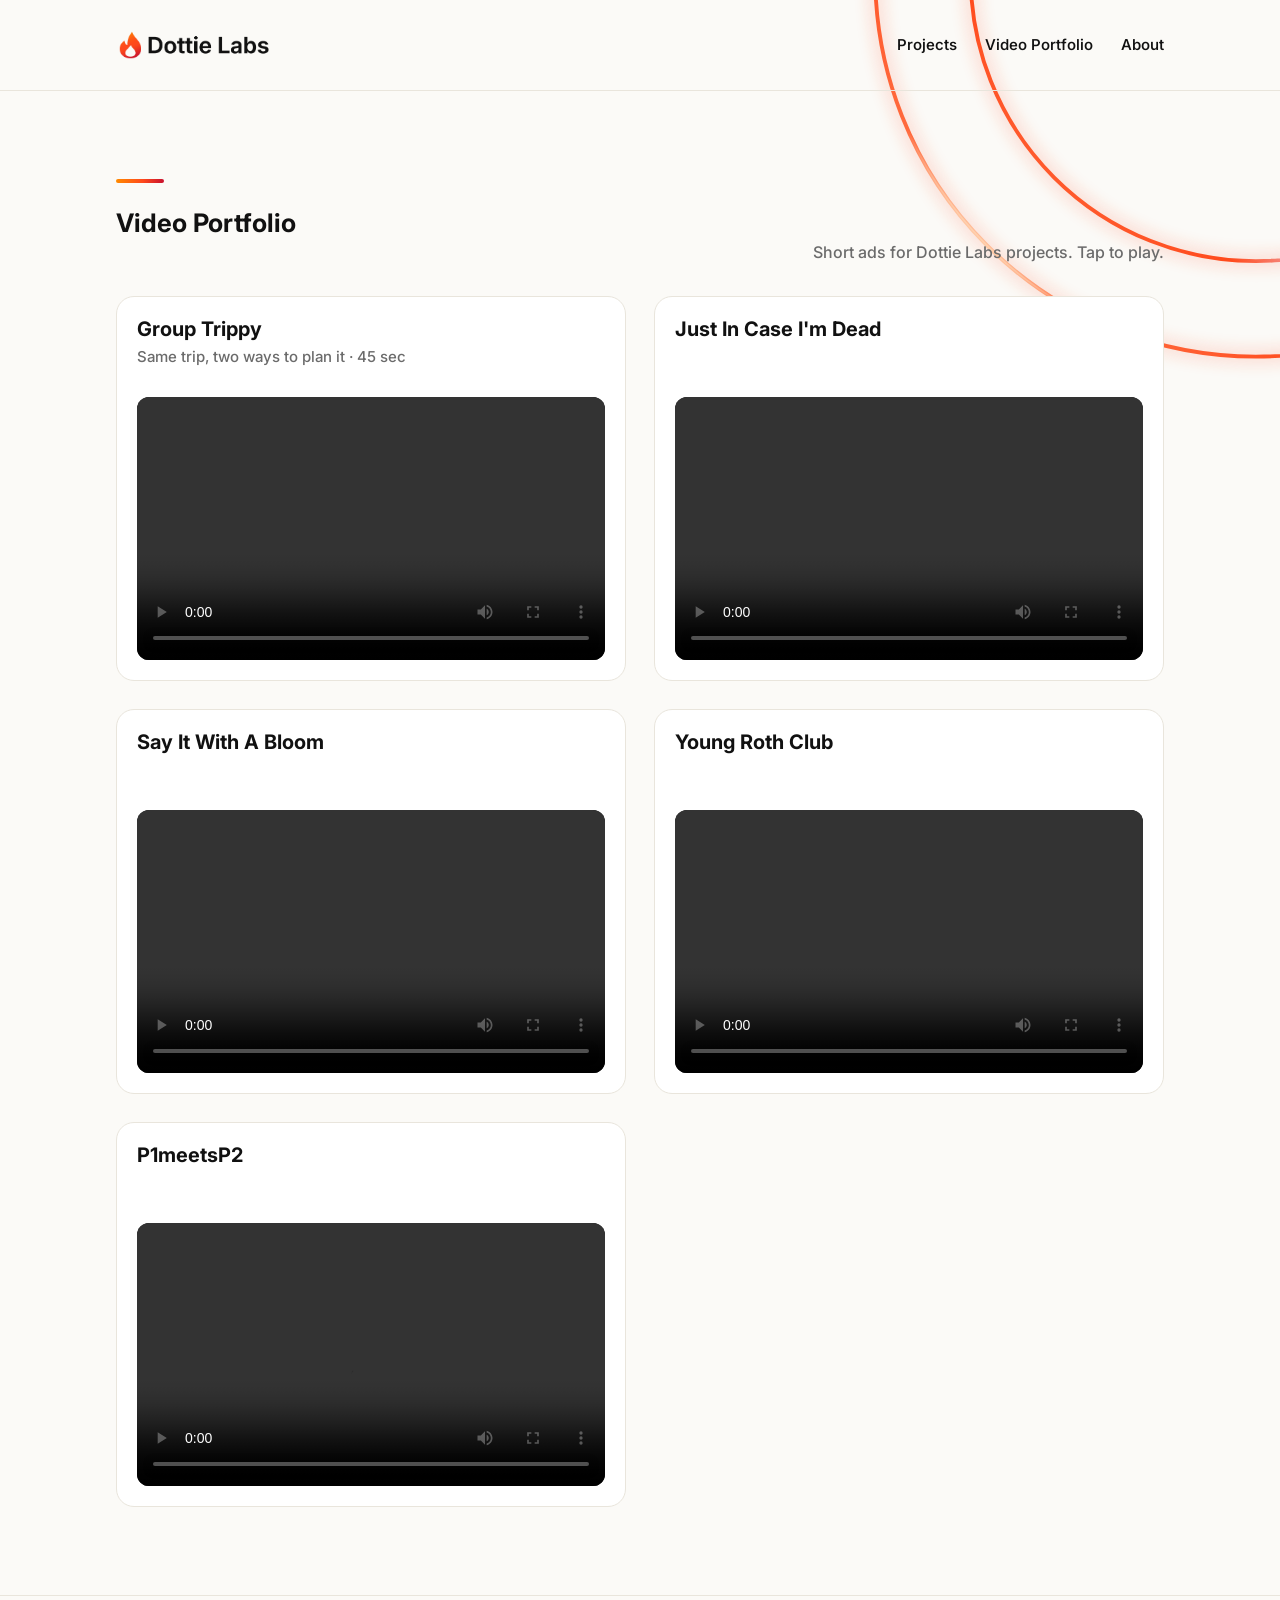
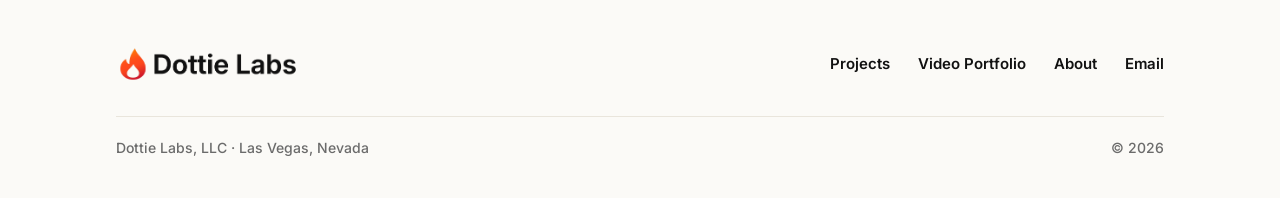
==== commit 6569d9c2: "Rename commercials to video portfolio Co-authored-by: Copilot <223556219+Copilot@users.noreply.githu" ====
--- a/commercials/index.html
+++ b/commercials/index.html
@@ -3,7 +3,7 @@
 <head>
 <meta charset="utf-8">
 <meta name="viewport" content="width=device-width, initial-scale=1">
-<title>Commercials — Dottie Labs</title>
+<title>Video Portfolio — Dottie Labs</title>
 <meta name="description" content="Dottie Labs is the studio behind a small set of independent projects, founded by Dottie Wang in Las Vegas.">
 <link rel="icon" type="image/png" sizes="32x32" href="../assets/favicon-32.png">
 <link rel="icon" type="image/png" sizes="192x192" href="../assets/favicon-192.png">
@@ -26,7 +26,7 @@
 <link rel="stylesheet" href="../styles.css">
 </head>
 <body>
-<a class="skip" href="#watch">Skip to commercials</a>
+<a class="skip" href="#watch">Skip to video portfolio</a>
 <div class="page">
   <img class="rings" src="../assets/rings.svg" alt="" aria-hidden="true">
   <header class="site-header">
@@ -36,7 +36,7 @@
       </a>
       <nav class="nav" aria-label="Primary">
         <a href="../index.html#projects">Projects</a>
-        <a href="index.html">Commercials</a>
+        <a href="index.html">Video Portfolio</a>
         <a href="../index.html#about">About</a>
       </nav>
     </div>
@@ -47,7 +47,7 @@
       <div class="section-head">
         <div>
           <div class="rule rule--sm" aria-hidden="true"></div>
-          <h1>Commercials</h1>
+          <h1>Video Portfolio</h1>
         </div>
         <p class="section-note">Short ads for Dottie Labs projects. Tap to play.</p>
       </div>
@@ -82,7 +82,7 @@
         <img src="../assets/dottie-labs-logo-lockup-transparent.png" width="185" height="40" alt="Dottie Labs">
         <nav class="foot-nav" aria-label="Footer">
           <a href="../index.html#projects">Projects</a>
-          <a href="index.html">Commercials</a>
+          <a href="index.html">Video Portfolio</a>
           <a href="../index.html#about">About</a>
           <a href="mailto:dottie@dottielabs.com">Email</a>
         </nav>
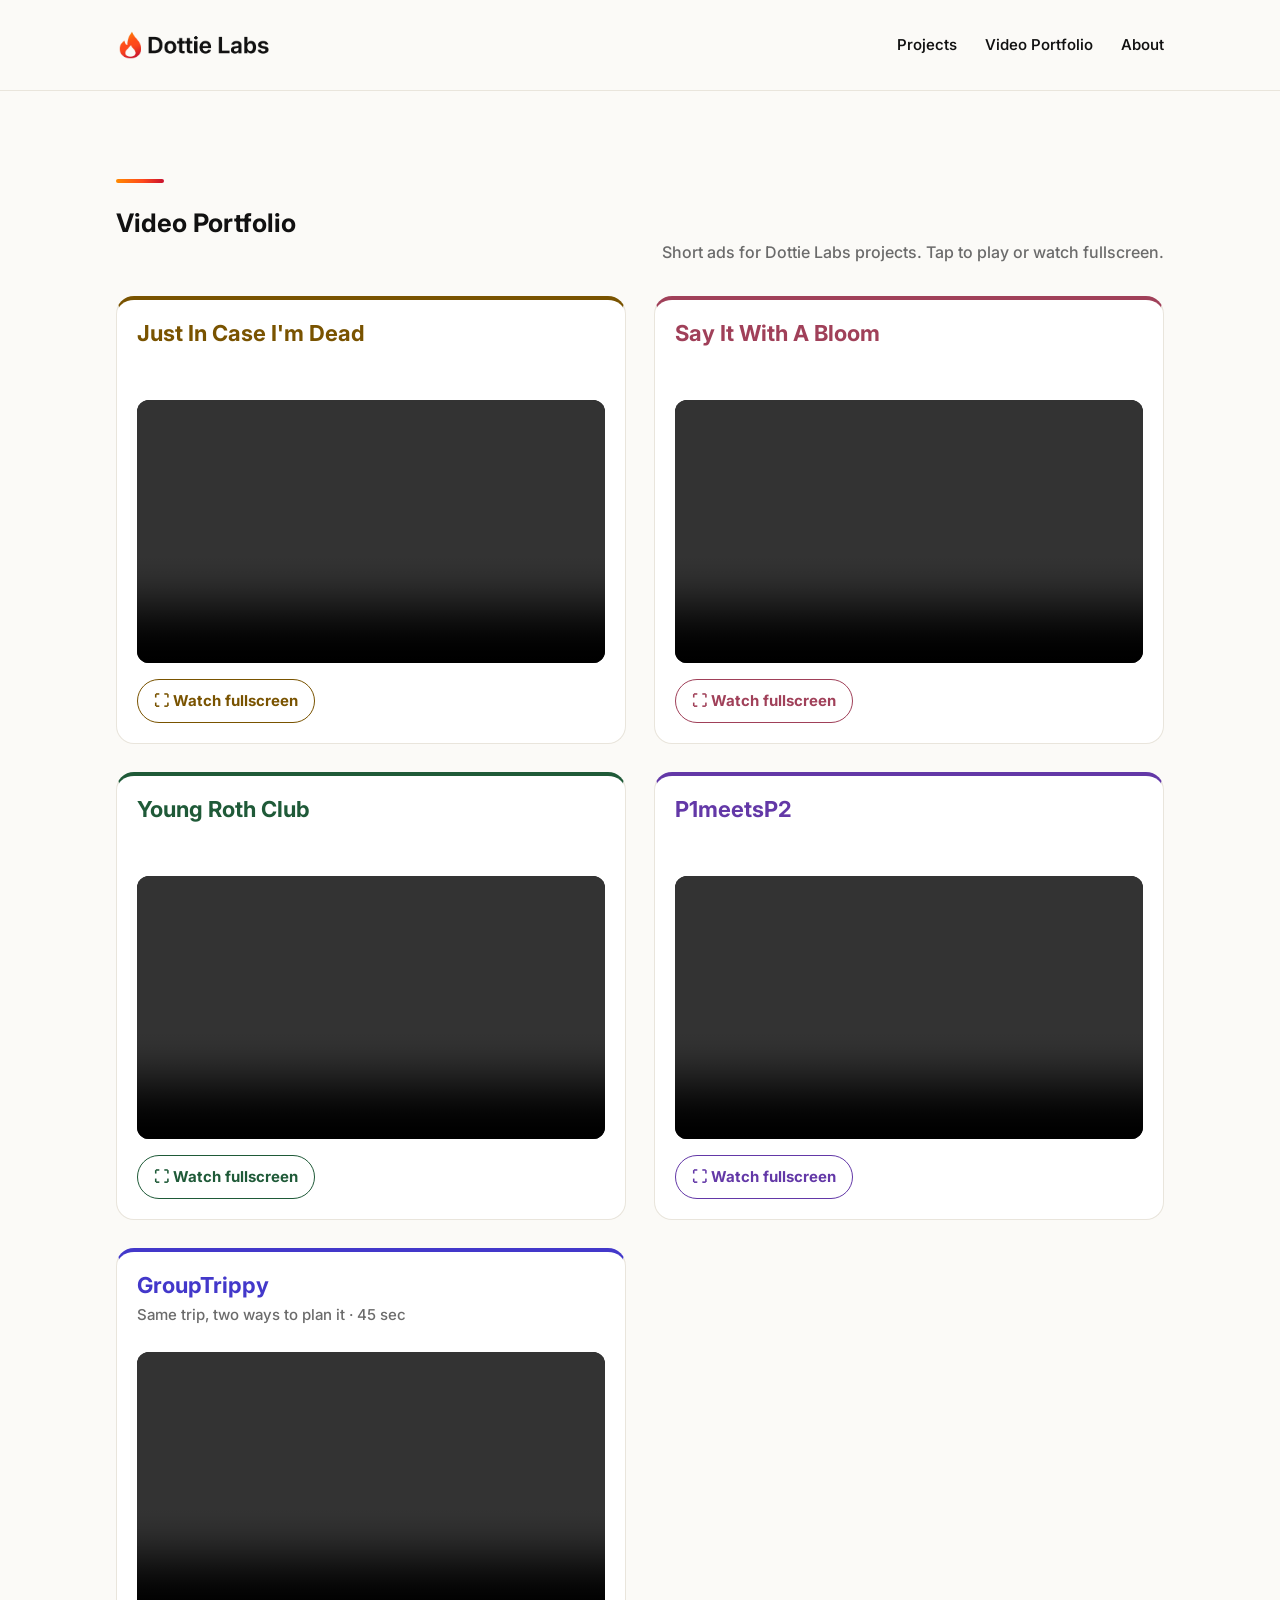
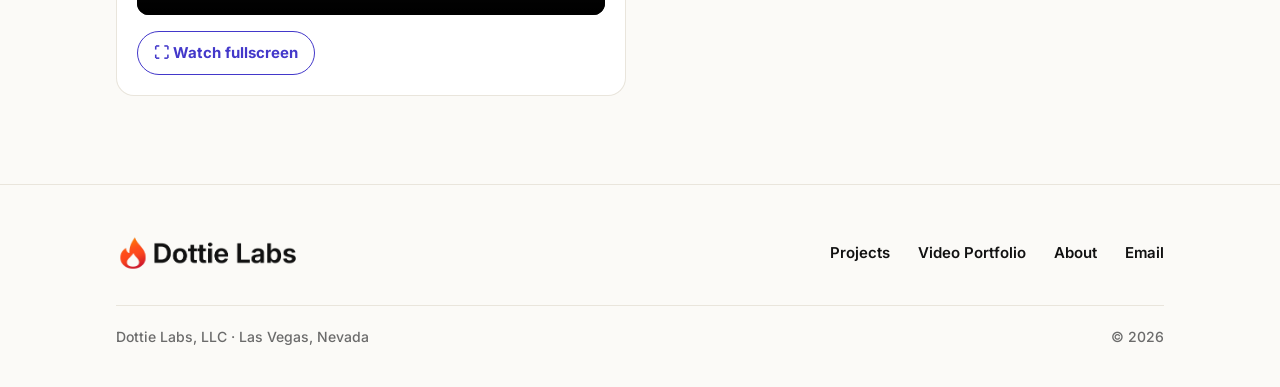
==== commit 36a269df: "Polish portfolio and mobile layout Co-authored-by: Copilot <223556219+Copilot@users.noreply.github.c" ====
--- a/commercials/index.html
+++ b/commercials/index.html
@@ -27,17 +27,17 @@
 </head>
 <body>
 <a class="skip" href="#watch">Skip to video portfolio</a>
-<div class="page">
+<div class="page page--portfolio">
   <img class="rings" src="../assets/rings.svg" alt="" aria-hidden="true">
   <header class="site-header">
     <div class="wrap">
-      <a class="logo" href="../index.html" aria-label="Dottie Labs home">
+      <a class="logo" href="../" aria-label="Dottie Labs home">
         <img src="../assets/dottie-labs-logo-lockup-transparent.png" width="157" height="34" alt="Dottie Labs">
       </a>
       <nav class="nav" aria-label="Primary">
-        <a href="../index.html#projects">Projects</a>
-        <a href="index.html">Video Portfolio</a>
-        <a href="../index.html#about">About</a>
+        <a href="../#projects">Projects</a>
+        <a href="./">Video Portfolio</a>
+        <a href="../#about">About</a>
       </nav>
     </div>
   </header>
@@ -49,28 +49,38 @@
           <div class="rule rule--sm" aria-hidden="true"></div>
           <h1>Video Portfolio</h1>
         </div>
-        <p class="section-note">Short ads for Dottie Labs projects. Tap to play.</p>
+        <p class="section-note">Short ads for Dottie Labs projects. Tap to play or watch fullscreen.</p>
       </div>
       <div class="reels">
-        <figure class="reel">
-          <figcaption><strong>Group Trippy</strong><span>Same trip, two ways to plan it · 45 sec</span></figcaption>
-          <video controls playsinline preload="metadata" src="../assets/video/grouptrippy-paris.mp4#t=0.5"></video>
-        </figure>
-        <figure class="reel">
+        <figure class="reel reel--case" id="video-just-in-case-im-dead">
           <figcaption><strong>Just In Case I'm Dead</strong></figcaption>
           <video controls playsinline preload="metadata" src="../assets/video/just-in-case-im-dead.mp4#t=0.5"></video>
+          <button class="reel-fullscreen" type="button" aria-label="Watch Just In Case I'm Dead fullscreen" hidden>⛶ Watch fullscreen</button>
+          <span class="reel-error" role="status"></span>
         </figure>
-        <figure class="reel">
+        <figure class="reel reel--bloom" id="video-say-it-with-a-bloom">
           <figcaption><strong>Say It With A Bloom</strong></figcaption>
           <video controls playsinline preload="metadata" src="../assets/video/say-it-with-a-bloom.mp4#t=0.5"></video>
+          <button class="reel-fullscreen" type="button" aria-label="Watch Say It With A Bloom fullscreen" hidden>⛶ Watch fullscreen</button>
+          <span class="reel-error" role="status"></span>
         </figure>
-        <figure class="reel">
+        <figure class="reel reel--roth" id="video-young-roth-club">
           <figcaption><strong>Young Roth Club</strong></figcaption>
           <video controls playsinline preload="metadata" src="../assets/video/young-roth-club.mp4#t=0.5"></video>
+          <button class="reel-fullscreen" type="button" aria-label="Watch Young Roth Club fullscreen" hidden>⛶ Watch fullscreen</button>
+          <span class="reel-error" role="status"></span>
         </figure>
-        <figure class="reel">
+        <figure class="reel reel--p1" id="video-p1meetsp2">
           <figcaption><strong>P1meetsP2</strong></figcaption>
           <video controls playsinline preload="metadata" src="../assets/video/p1meetsp2.mp4#t=0.5"></video>
+          <button class="reel-fullscreen" type="button" aria-label="Watch P1meetsP2 fullscreen" hidden>⛶ Watch fullscreen</button>
+          <span class="reel-error" role="status"></span>
+        </figure>
+        <figure class="reel reel--trippy" id="video-group-trippy">
+          <figcaption><strong>GroupTrippy</strong><span>Same trip, two ways to plan it · 45 sec</span></figcaption>
+          <video controls playsinline preload="metadata" src="../assets/video/grouptrippy-paris.mp4#t=0.5"></video>
+          <button class="reel-fullscreen" type="button" aria-label="Watch GroupTrippy fullscreen" hidden>⛶ Watch fullscreen</button>
+          <span class="reel-error" role="status"></span>
         </figure>
       </div>
     </div>
@@ -81,9 +91,9 @@
       <div class="foot-top">
         <img src="../assets/dottie-labs-logo-lockup-transparent.png" width="185" height="40" alt="Dottie Labs">
         <nav class="foot-nav" aria-label="Footer">
-          <a href="../index.html#projects">Projects</a>
-          <a href="index.html">Video Portfolio</a>
-          <a href="../index.html#about">About</a>
+          <a href="../#projects">Projects</a>
+          <a href="./">Video Portfolio</a>
+          <a href="../#about">About</a>
           <a href="mailto:dottie@dottielabs.com">Email</a>
         </nav>
       </div>
@@ -94,5 +104,27 @@
     </div>
   </footer>
 </div>
+<script>
+  document.querySelectorAll('.reel').forEach((reel) => {
+    const video = reel.querySelector('video');
+    const button = reel.querySelector('.reel-fullscreen');
+    const error = reel.querySelector('.reel-error');
+    if (!video.requestFullscreen && !video.webkitEnterFullscreen) return;
+    button.hidden = false;
+    button.addEventListener('click', async () => {
+      error.textContent = '';
+      try {
+        if (video.requestFullscreen) {
+          await video.requestFullscreen();
+        } else {
+          video.webkitEnterFullscreen();
+        }
+      } catch (err) {
+        console.error('Unable to open video fullscreen:', err);
+        error.textContent = 'Could not open fullscreen. Try the fullscreen control on the video.';
+      }
+    });
+  });
+</script>
 </body>
 </html>
--- a/styles.css
+++ b/styles.css
@@ -68,6 +68,14 @@
 .jump a { display: inline-flex; align-items: center; gap: 10px; padding: 9px 16px 9px 12px; border: 1px solid var(--line); border-radius: 999px; background: rgba(255,255,255,.7); font-size: 15px; font-weight: 600; text-decoration: none; color: var(--ink); transition: border-color .15s, color .15s; }
 .jump a:hover { border-color: #F4B9A6; color: #C8102E; }
 .jump .num { font-size: 12px; font-weight: 700; color: #C8102E; font-variant-numeric: tabular-nums; }
+@media (max-width: 600px) {
+  .site-header .wrap { flex-direction: column; align-items: flex-start; gap: 20px; padding-top: 24px; padding-bottom: 24px; }
+  .nav { gap: 12px 20px; }
+  .rings { display: none; }
+  .jump ol { display: grid; grid-template-columns: minmax(0, 1fr); justify-items: start; }
+  .jump li { min-width: 0; }
+  .jump a { max-width: 100%; }
+}
 
 /* Section head */
 .section-head { display: flex; flex-wrap: wrap; align-items: flex-end; justify-content: space-between; gap: 8px 32px; margin-bottom: 32px; }
@@ -104,6 +112,8 @@
   font-size: 15px; font-weight: 600; text-decoration: none;
 }
 .card .visit::after { content: ""; position: absolute; inset: 0; border-radius: 18px; } /* whole card clickable */
+.card .visit + .visit { position: relative; z-index: 1; }
+.card .visit + .visit::after { content: none; }
 .card .visit:focus-visible { outline-offset: 4px; }
 .card:hover .visit { background: var(--c-btn-hover, #C8102E); color: var(--c-btn-hover-ink, #fff); }
 
@@ -144,8 +154,14 @@
 #p1meetsp2 .mark i:last-child { left: 16px; background: radial-gradient(circle at 35% 35%, #FFE08A, #E8A92A 70%); }
 #p1meetsp2 h3 .p2 { background: linear-gradient(90deg, #2AA9F0, #8B5CF6 55%, #E8C468); -webkit-background-clip: text; background-clip: text; color: transparent; }
 #p1meetsp2 .visit { font-weight: 700; }
+#p1meetsp2 .game-list { position: relative; z-index: 1; grid-column: 1 / -1; border-top: 1px solid rgba(255,255,255,.2); padding-top: 16px; }
+#p1meetsp2 .game-list summary { width: fit-content; color: #7CDBF8; font-size: 15px; font-weight: 700; cursor: pointer; }
+#p1meetsp2 .game-list ul { display: grid; grid-template-columns: repeat(auto-fit, minmax(min(100%, 200px), 1fr)); gap: 14px 20px; list-style: none; margin: 18px 0 0; padding: 0; }
+#p1meetsp2 .game-list li { color: #C7D0DF; font-size: 14px; line-height: 1.45; }
+#p1meetsp2 .game-list strong { color: #fff; }
 
 #group-trippy { --c-bg: #F9FAFB; --c-glow: radial-gradient(110% 90% at 100% 0%, rgba(79,70,229,.12), transparent 60%); --c-ink: #1F2937; --c-head-ink: #4338CA; --c-muted: #4B5563; --c-line: #D1D5DB; --c-qr-line: #E5E7EB; --c-tag: #EEF2FF; --c-accent: #4338CA; --c-bar: #4F46E5; --c-btn: #4F46E5; --c-btn-ink: #fff; --c-btn-hover: #4338CA; --c-btn-hover-ink: #fff; --c-hover-line: #4F46E5; --c-shadow: rgba(79,70,229,.35); --c-mark-bg: #4F46E5; --c-mark-ink: #fff; --c-head: ui-sans-serif, system-ui, -apple-system, "Segoe UI", sans-serif; --c-head-weight: 700; --c-head-size: 28px; --c-body: ui-sans-serif, system-ui, -apple-system, "Segoe UI", sans-serif; }
+#group-trippy .card { --c-bg: #E8EBEF; --c-glow: linear-gradient(135deg, #F8FAFC 0%, #D7DCE2 50%, #F1F4F7 100%); --c-line: #A7AFBA; }
 .card .qr { width: 136px; height: 136px; border-radius: 4px; }
 @media (max-width: 440px) {
   .card { grid-template-columns: 1fr; }
@@ -200,7 +216,18 @@
 }
 
 .reels { display: grid; grid-template-columns: repeat(auto-fit, minmax(min(100%, 400px), 1fr)); gap: 28px; }
-.reel { margin: 0; padding: 20px; display: flex; flex-direction: column; gap: 16px; background: var(--card); border: 1px solid var(--line); border-radius: 18px; }
+.reel { margin: 0; padding: 20px; display: flex; flex-direction: column; gap: 16px; background: var(--card); border: 1px solid var(--line); border-top: 4px solid var(--reel-accent); border-radius: 18px; }
 .reel video { display: block; width: 100%; aspect-ratio: 16 / 9; border-radius: 12px; background: #111; }
 .reel figcaption { min-height: 64px; display: flex; flex-direction: column; gap: 4px; font-size: 15px; color: var(--muted); }
-.reel figcaption strong { font-size: 20px; line-height: 1.25; color: var(--ink); }
+.reel figcaption strong { font-size: 22px; line-height: 1.25; color: var(--reel-accent); }
+.reel--case { --reel-accent: #795300; }
+.reel--bloom { --reel-accent: #A04059; }
+.reel--roth { --reel-accent: #1F5A38; }
+.reel--p1 { --reel-accent: #6338A7; }
+.reel--trippy { --reel-accent: #4338CA; }
+.reel-fullscreen { align-self: flex-start; min-height: 44px; padding: 9px 16px; border: 1px solid var(--reel-accent); border-radius: 999px; background: #fff; color: var(--reel-accent); font: inherit; font-size: 15px; font-weight: 700; cursor: pointer; }
+.reel-fullscreen:hover { background: var(--reel-accent); color: #fff; }
+.reel-fullscreen[hidden] { display: none; }
+.reel-error:empty { display: none; }
+.reel-error { color: #9B1C1C; font-size: 14px; }
+.page--portfolio .rings { display: none; }
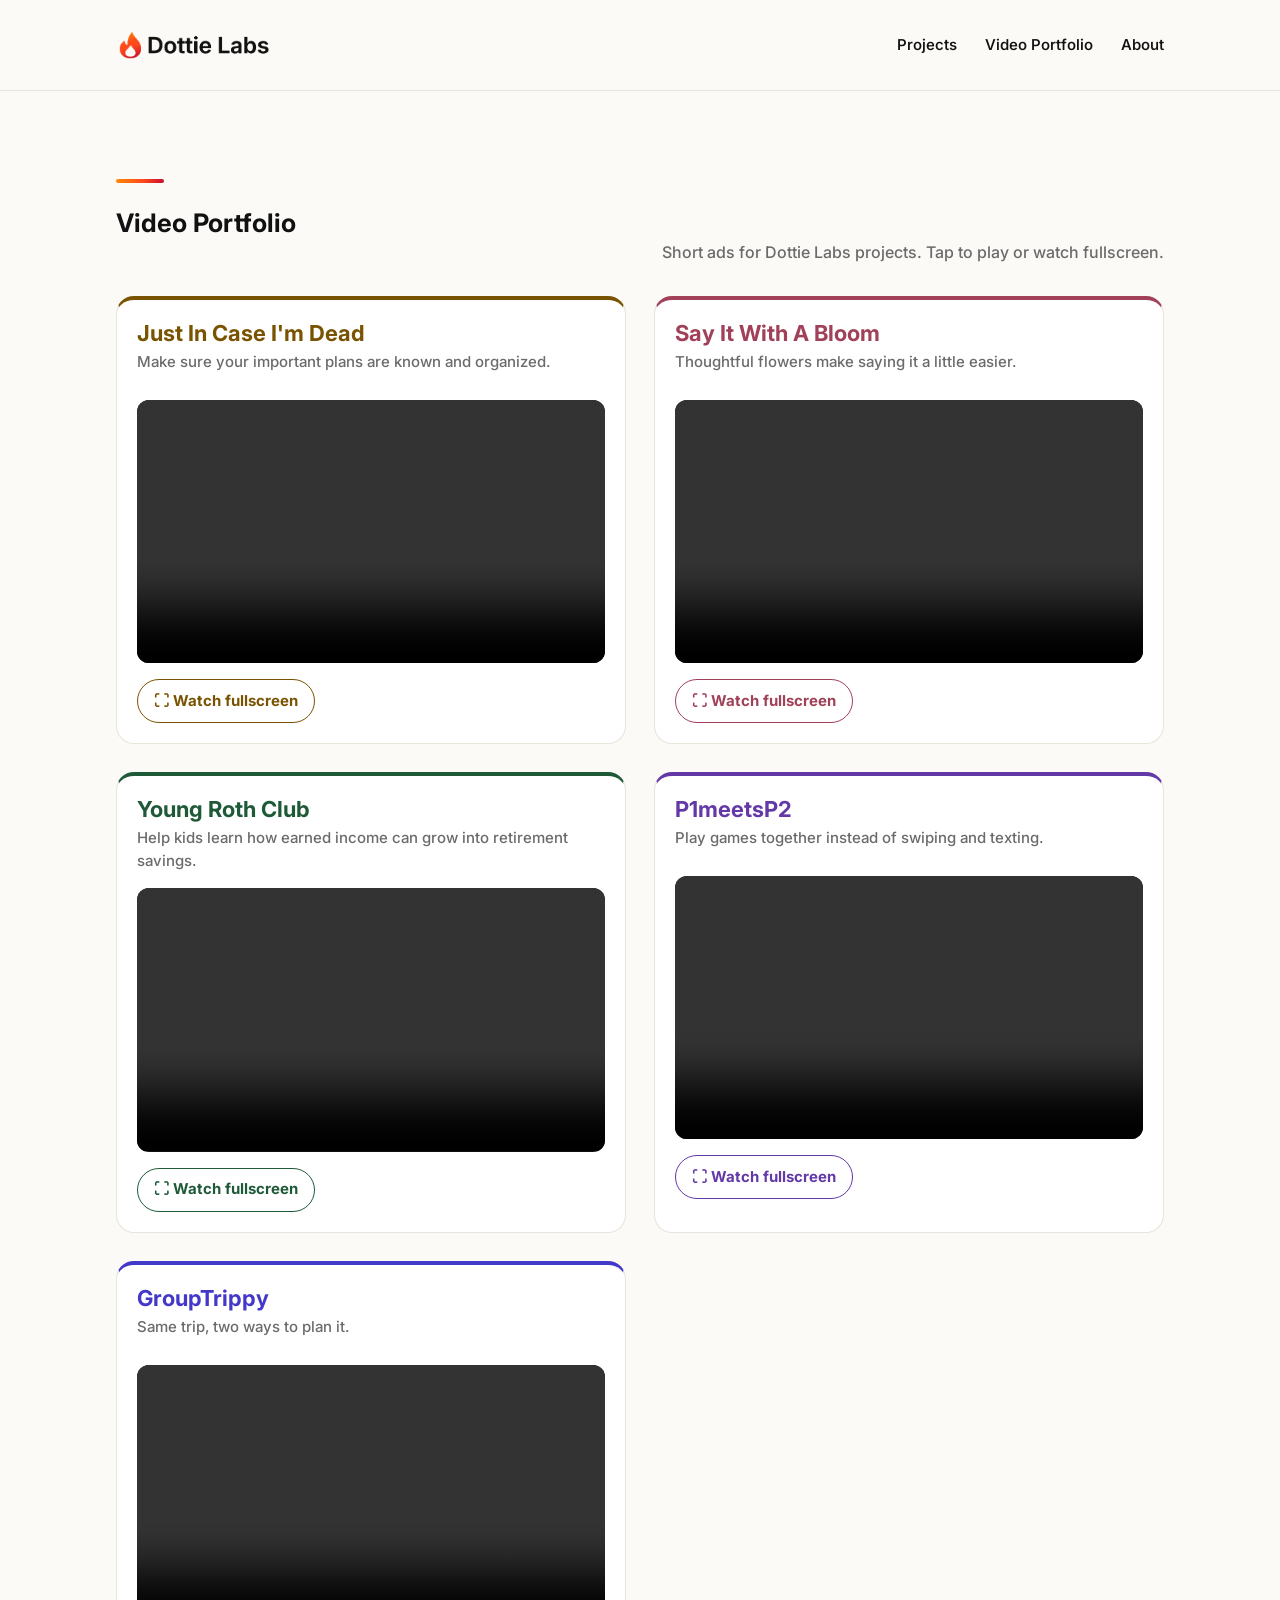
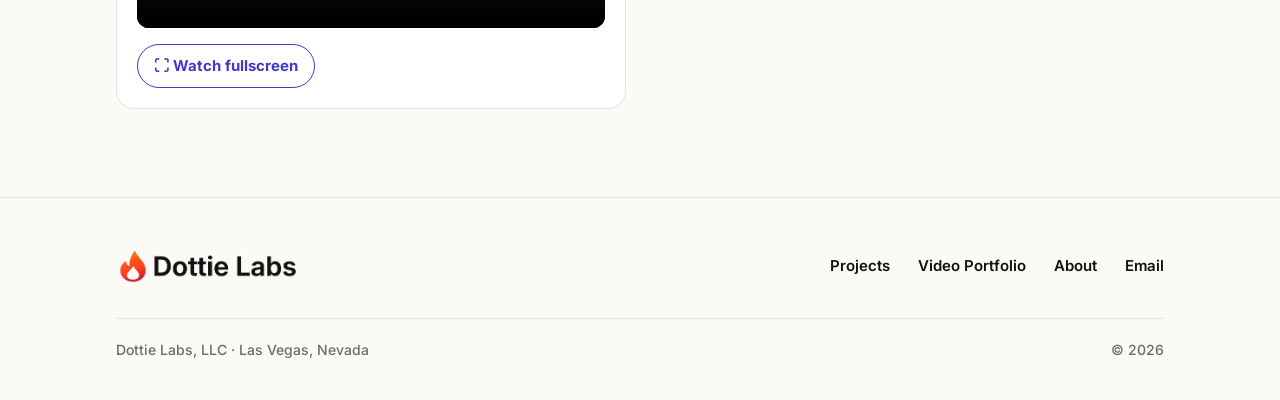
==== commit 9ba372d5: "Add descriptions to video portfolio Co-authored-by: Copilot <223556219+Copilot@users.noreply.github." ====
--- a/commercials/index.html
+++ b/commercials/index.html
@@ -53,31 +53,31 @@
       </div>
       <div class="reels">
         <figure class="reel reel--case" id="video-just-in-case-im-dead">
-          <figcaption><strong>Just In Case I'm Dead</strong></figcaption>
+          <figcaption><strong>Just In Case I'm Dead</strong><span>Make sure your important plans are known and organized.</span></figcaption>
           <video controls playsinline preload="metadata" src="../assets/video/just-in-case-im-dead.mp4#t=0.5"></video>
           <button class="reel-fullscreen" type="button" aria-label="Watch Just In Case I'm Dead fullscreen" hidden>⛶ Watch fullscreen</button>
           <span class="reel-error" role="status"></span>
         </figure>
         <figure class="reel reel--bloom" id="video-say-it-with-a-bloom">
-          <figcaption><strong>Say It With A Bloom</strong></figcaption>
+          <figcaption><strong>Say It With A Bloom</strong><span>Thoughtful flowers make saying it a little easier.</span></figcaption>
           <video controls playsinline preload="metadata" src="../assets/video/say-it-with-a-bloom.mp4#t=0.5"></video>
           <button class="reel-fullscreen" type="button" aria-label="Watch Say It With A Bloom fullscreen" hidden>⛶ Watch fullscreen</button>
           <span class="reel-error" role="status"></span>
         </figure>
         <figure class="reel reel--roth" id="video-young-roth-club">
-          <figcaption><strong>Young Roth Club</strong></figcaption>
+          <figcaption><strong>Young Roth Club</strong><span>Help kids learn how earned income can grow into retirement savings.</span></figcaption>
           <video controls playsinline preload="metadata" src="../assets/video/young-roth-club.mp4#t=0.5"></video>
           <button class="reel-fullscreen" type="button" aria-label="Watch Young Roth Club fullscreen" hidden>⛶ Watch fullscreen</button>
           <span class="reel-error" role="status"></span>
         </figure>
         <figure class="reel reel--p1" id="video-p1meetsp2">
-          <figcaption><strong>P1meetsP2</strong></figcaption>
+          <figcaption><strong>P1meetsP2</strong><span>Play games together instead of swiping and texting.</span></figcaption>
           <video controls playsinline preload="metadata" src="../assets/video/p1meetsp2.mp4#t=0.5"></video>
           <button class="reel-fullscreen" type="button" aria-label="Watch P1meetsP2 fullscreen" hidden>⛶ Watch fullscreen</button>
           <span class="reel-error" role="status"></span>
         </figure>
         <figure class="reel reel--trippy" id="video-group-trippy">
-          <figcaption><strong>GroupTrippy</strong><span>Same trip, two ways to plan it · 45 sec</span></figcaption>
+          <figcaption><strong>GroupTrippy</strong><span>Same trip, two ways to plan it.</span></figcaption>
           <video controls playsinline preload="metadata" src="../assets/video/grouptrippy-paris.mp4#t=0.5"></video>
           <button class="reel-fullscreen" type="button" aria-label="Watch GroupTrippy fullscreen" hidden>⛶ Watch fullscreen</button>
           <span class="reel-error" role="status"></span>
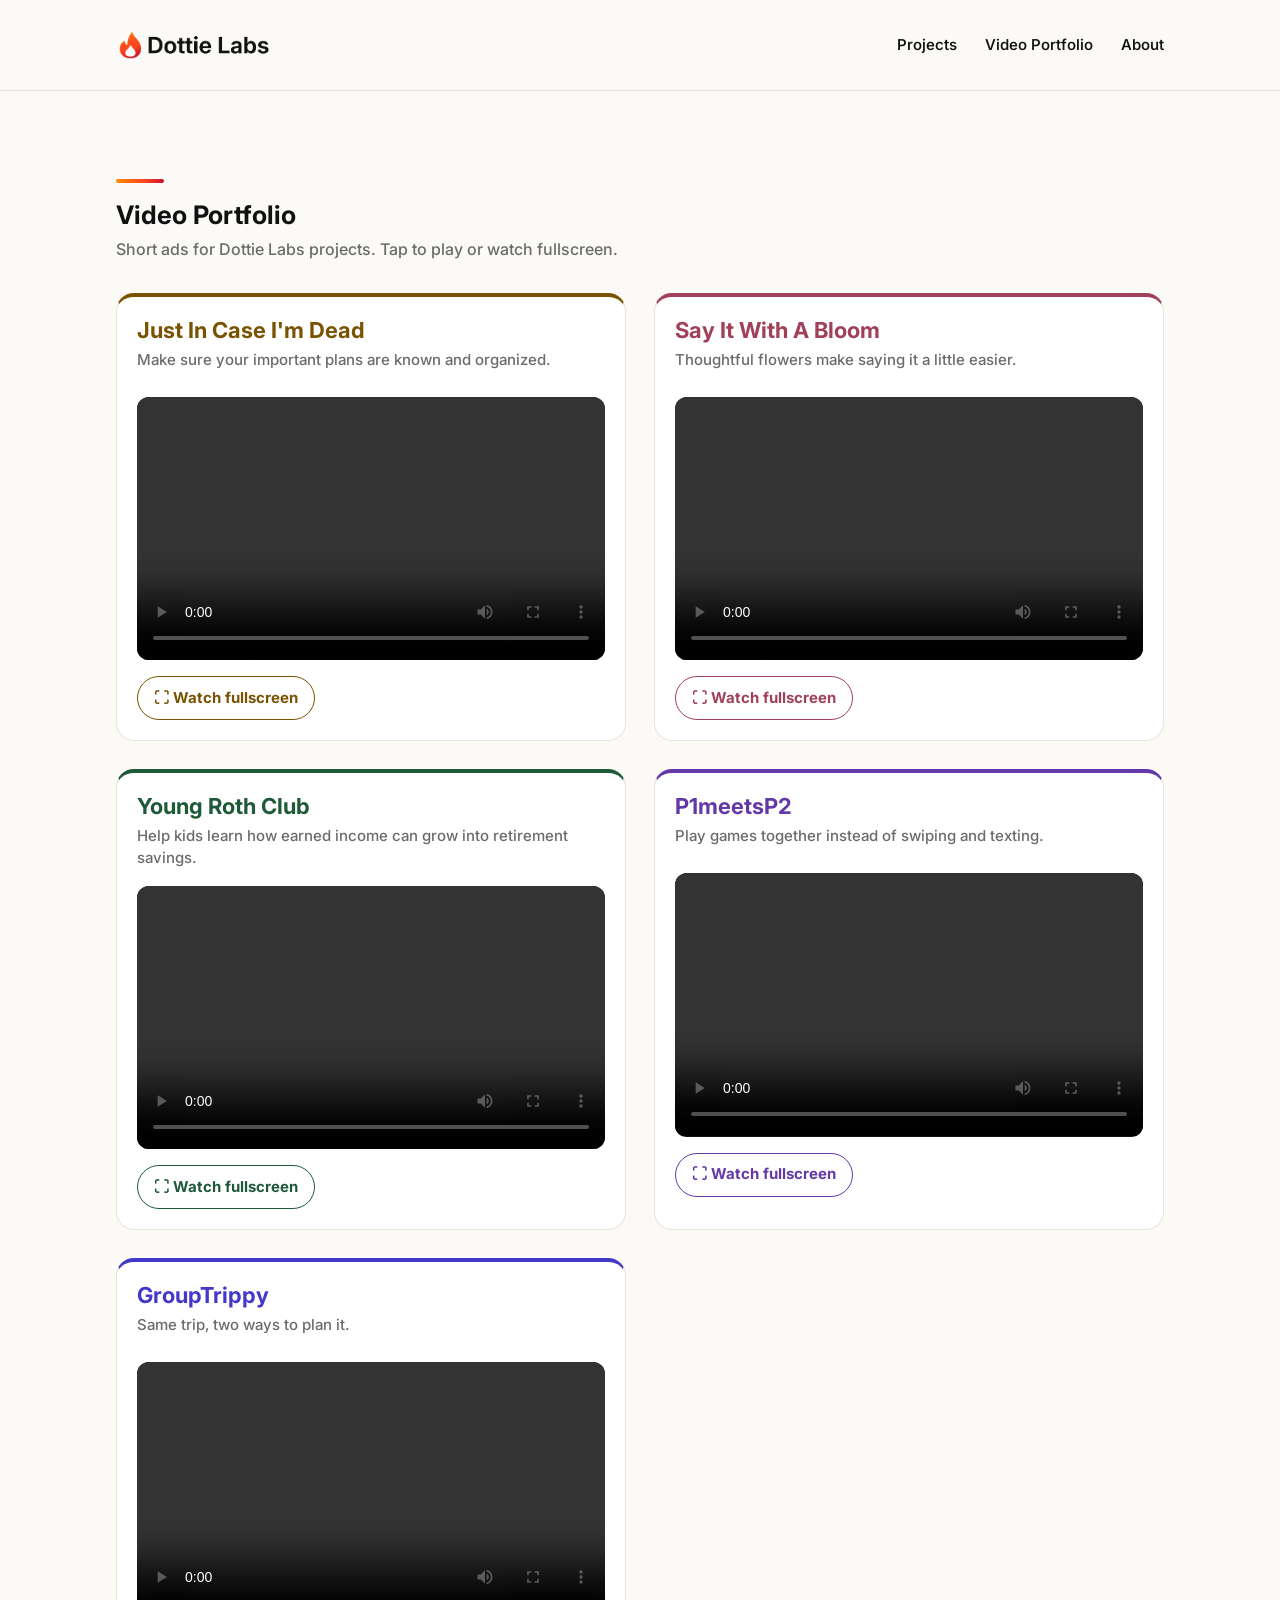
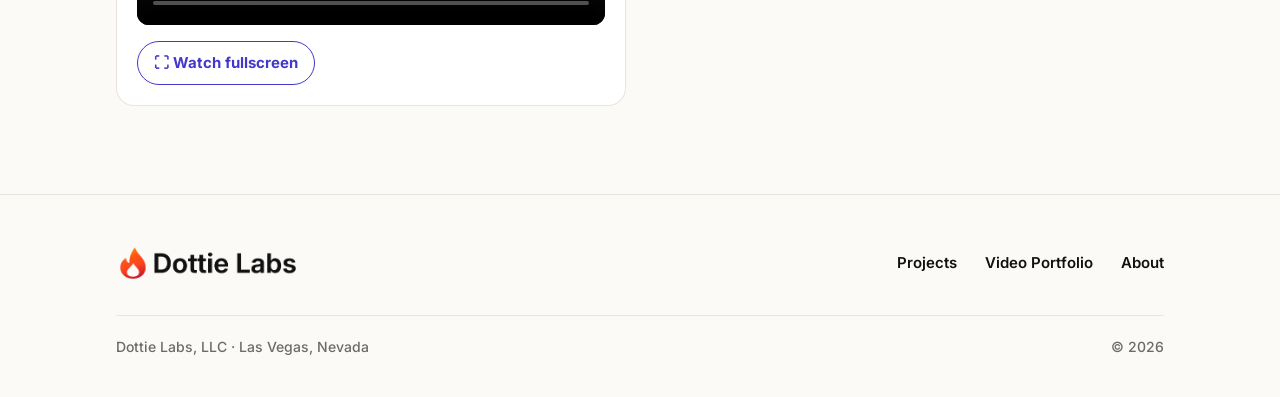
==== commit 8d7c122f: "Improve page guidance and spacing Co-authored-by: Copilot <223556219+Copilot@users.noreply.github.co" ====
--- a/commercials/index.html
+++ b/commercials/index.html
@@ -94,7 +94,6 @@
           <a href="../#projects">Projects</a>
           <a href="./">Video Portfolio</a>
           <a href="../#about">About</a>
-          <a href="mailto:dottie@dottielabs.com">Email</a>
         </nav>
       </div>
       <div class="foot-bottom">
--- a/styles.css
+++ b/styles.css
@@ -50,7 +50,7 @@
 .rule--sm { width: 48px; height: 4px; margin-bottom: 18px; }
 
 /* Hero */
-.hero { position: relative; z-index: 1; padding: clamp(64px, 11vw, 140px) 0 clamp(56px, 8vw, 104px); }
+.hero { position: relative; z-index: 1; padding: clamp(24px, 3vw, 40px) 0 clamp(56px, 8vw, 104px); }
 .hero h1 { margin: 0; font-weight: 750; font-size: clamp(42px, 7.2vw, 88px); line-height: 1.04; letter-spacing: -0.035em; max-width: 14ch; text-wrap: balance; }
 .hero h1 span { display: block; }
 .grad { background: var(--fire); -webkit-background-clip: text; background-clip: text; color: transparent; padding-bottom: .08em; }
@@ -69,7 +69,7 @@
 .jump a:hover { border-color: #F4B9A6; color: #C8102E; }
 .jump .num { font-size: 12px; font-weight: 700; color: #C8102E; font-variant-numeric: tabular-nums; }
 @media (max-width: 600px) {
-  .site-header .wrap { flex-direction: column; align-items: flex-start; gap: 20px; padding-top: 24px; padding-bottom: 24px; }
+  .site-header .wrap { flex-direction: column; align-items: flex-start; gap: 16px; padding-top: 20px; padding-bottom: 8px; }
   .nav { gap: 12px 20px; }
   .rings { display: none; }
   .jump ol { display: grid; grid-template-columns: minmax(0, 1fr); justify-items: start; }
@@ -78,8 +78,9 @@
 }
 
 /* Section head */
-.section-head { display: flex; flex-wrap: wrap; align-items: flex-end; justify-content: space-between; gap: 8px 32px; margin-bottom: 32px; }
+.section-head { display: flex; flex-direction: column; align-items: flex-start; gap: 8px; margin-bottom: 32px; }
 .section-head h2 { margin-bottom: 0; }
+#watch .section-head h1 { margin: 0; line-height: 1.1; }
 .section-note { margin: 0; color: var(--muted); font-size: 16px; }
 
 /* Project cards */
